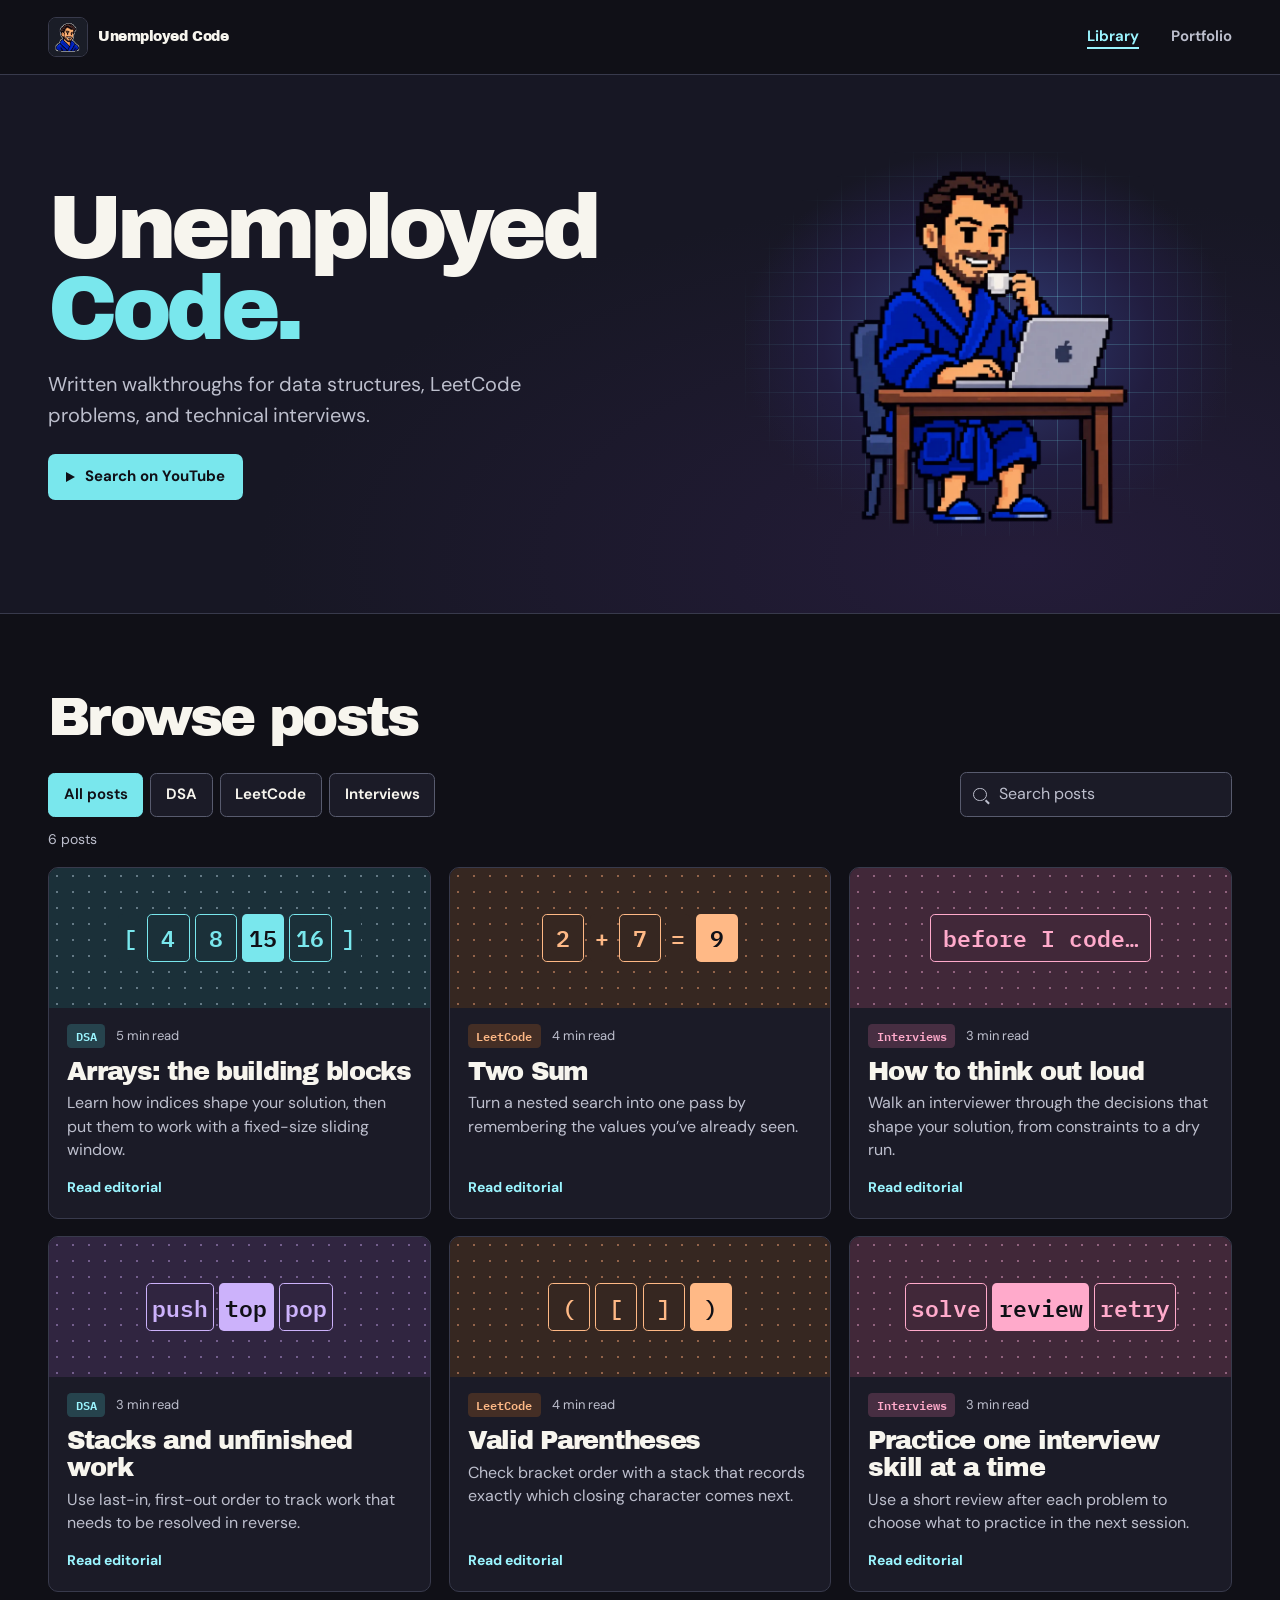
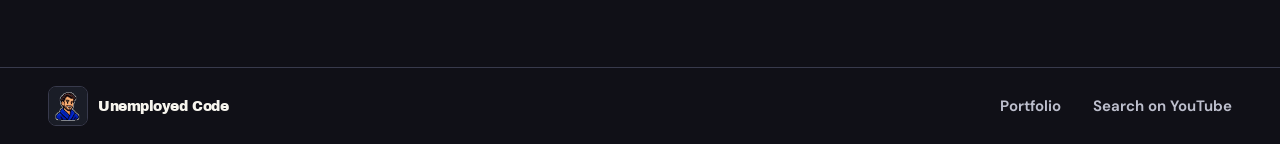
==== unemployed-code/index.html @ 48ef7768 "Build portfolio and Unemployed Code mock sites" ====
<!doctype html>
<html lang="en">
<head>
  <meta charset="utf-8">
  <meta name="viewport" content="width=device-width, initial-scale=1">
  <meta name="theme-color" content="#101017">
  <meta name="description" content="Explore Unemployed Code by Milos Arsik. Read practical notes on data structures, LeetCode problems, and technical interviews.">
  <title>Unemployed Code · Milos Arsik</title>
  <link rel="icon" href="../assets/uc-avatar.webp" type="image/webp">
  <link rel="stylesheet" href="../assets/site.css">
  <link rel="stylesheet" href="../assets/unemployed.css">
  <script defer src="../assets/articles.js"></script>
  <script defer src="../assets/site.js"></script>
</head>
<body class="unemployed">
  <a class="skip" href="#main">Skip to content</a>
  <header class="site-header">
    <div class="wrap header-inner">
      <a class="brand" href="./"><img class="brand-mark" src="../assets/uc-avatar.webp" width="40" height="40" alt=""><span>Unemployed Code</span></a>
      <nav class="site-nav" aria-label="Unemployed Code">
        <a href="./" aria-current="page">Library</a>
        <a href="../">Portfolio</a>
      </nav>
    </div>
  </header>

  <main id="main">
    <section class="library-masthead" aria-labelledby="library-title">
      <div class="wrap library-lead">
        <div>
          <h1 id="library-title">Unemployed<br><span>Code.</span></h1>
          <p>Written walkthroughs for data structures, LeetCode problems, and technical interviews.</p>
          <a class="button button-light" data-channel href="https://www.youtube.com/results?search_query=%22Unemployed+Code%22"><span class="play-icon" aria-hidden="true"></span>Search on YouTube</a>
        </div>
        <div class="library-art" aria-hidden="true">
          <img src="../assets/uc-desk.webp" width="800" height="800" alt="" fetchpriority="high">
        </div>
      </div>
    </section>
    <section class="wrap library-content" aria-labelledby="browse-title">
      <div class="section-head">
        <div>
          <h2 id="browse-title">Browse posts</h2>
        </div>
      </div>
      <div class="library-tools" data-library-tools hidden>
        <div class="filters" role="group" aria-label="Filter posts by category">
          <button type="button" data-category="" aria-pressed="true">All posts</button>
          <button type="button" data-category="DSA" aria-pressed="false">DSA</button>
          <button type="button" data-category="LeetCode" aria-pressed="false">LeetCode</button>
          <button type="button" data-category="Interviews" aria-pressed="false">Interviews</button>
        </div>
        <label class="search-field">
          <span class="sr-only">Search posts</span>
          <span class="search-icon" aria-hidden="true"></span>
          <input type="search" placeholder="Search posts" data-search>
        </label>
      </div>
      <p class="result-count" role="status" data-count></p>
      <div class="card-grid" data-library></div>
      <p class="empty-state" data-empty hidden>No posts match your search. <button class="text-button" type="button" data-clear>Clear filters</button></p>
      <noscript><p>Enable JavaScript to browse the editorials.</p></noscript>
    </section>
  </main>

  <footer class="site-footer">
    <div class="wrap footer-inner">
      <a class="brand" href="./"><img class="brand-mark" src="../assets/uc-avatar.webp" width="40" height="40" alt=""><span>Unemployed Code</span></a>
      <nav aria-label="Footer"><a href="../">Portfolio</a><a data-channel href="https://www.youtube.com/results?search_query=%22Unemployed+Code%22">Search on YouTube</a></nav>
    </div>
  </footer>
</body>
</html>
---- assets/site.css ----
@import url('https://fonts.googleapis.com/css2?family=Bricolage+Grotesque:opsz,wght@12..96,500..800&family=Instrument+Sans:wght@400..700&family=IBM+Plex+Mono:wght@500;600&display=swap');

:root {
  color-scheme: light;
  --paper: #f6f7fb;
  --white: #fff;
  --ink: #151b2d;
  --muted: #4e576e;
  --blue: #2545dc;
  --blue-dark: #1833b4;
  --ice: #e9edff;
  --rule: #d7dcec;
  --heading: 'Bricolage Grotesque', 'Arial', sans-serif;
  --body: 'Instrument Sans', system-ui, sans-serif;
  --mono: 'IBM Plex Mono', ui-monospace, monospace;
  --width: 74rem;
  --gutter: clamp(1.125rem, 4.5vw, 3rem);
}

*, *::before, *::after { box-sizing: border-box; }
html { scroll-behavior: smooth; }
body { margin: 0; background: var(--paper); color: var(--ink); font: 1rem/1.55 var(--body); }
h1, h2, h3, p, figure { margin: 0; }
h1, h2, h3 { font-family: var(--heading); font-weight: 750; line-height: 1.04; }
h1, h2 { letter-spacing: -.065em; }
h3 { letter-spacing: -.032em; }
a { color: inherit; text-underline-offset: .17em; }
button, input { font: inherit; }
button { cursor: pointer; }
img { display: block; max-width: 100%; }
[hidden] { display: none !important; }
:focus-visible { outline: 3px solid #ad5200; outline-offset: 4px; }
:target { scroll-margin-top: 2rem; }
.wrap { width: min(var(--width), calc(100% - 2 * var(--gutter))); margin-inline: auto; }
.sr-only, .skip:not(:focus) { position: absolute; width: 1px; height: 1px; overflow: hidden; clip-path: inset(50%); white-space: nowrap; }
.skip:focus { position: absolute; z-index: 2; top: .5rem; left: .5rem; padding: .75rem 1rem; background: var(--white); }
.accent { color: var(--blue); }
.eyebrow { color: var(--blue-dark); font: 600 .8125rem/1.5 var(--mono); letter-spacing: .105em; text-transform: uppercase; }
.eyebrow-line { display: flex; align-items: center; gap: .65rem; }
.eyebrow-line::before { width: 1.5rem; height: 2px; background: currentColor; content: ''; }

.site-header { border-bottom: 1px solid var(--rule); }
.header-inner, .footer-inner { min-height: 4.625rem; display: flex; align-items: center; justify-content: space-between; gap: 1.25rem; }
.brand { display: inline-flex; align-items: center; min-height: 44px; gap: .68rem; flex: 0 0 auto; text-decoration: none; font-weight: 700; white-space: nowrap; }
.brand-mark { display: grid; place-items: center; width: 2.125rem; height: 2.125rem; border-radius: .46rem; color: var(--white); background: var(--blue); font: 600 .8rem var(--mono); letter-spacing: -.075em; }
.site-nav, .footer-inner nav { display: flex; align-items: center; gap: clamp(.85rem, 2.8vw, 2rem); }
.site-nav a, .footer-inner nav a { display: inline-flex; align-items: center; min-height: 44px; color: var(--muted); font-weight: 650; font-size: .9375rem; text-decoration: none; white-space: nowrap; }
.site-nav a:hover, .footer-inner nav a:hover { color: var(--blue-dark); text-decoration: underline; }
.site-nav .nav-code { color: var(--blue-dark); }
.site-nav [aria-current='page'] { text-decoration: underline; text-decoration-thickness: 2px; text-underline-offset: .4em; }

.hero { display: grid; grid-template-columns: .83fr 1.17fr; align-items: center; gap: clamp(2rem, 5.3vw, 5rem); padding-block: clamp(3.2rem, 6.4vw, 6rem); }
.hero h1 { font-size: clamp(4.75rem, 8.65vw, 8.15rem); margin: .85rem 0 1.4rem; line-height: .81; }
.hero-description { max-width: 24rem; color: var(--muted); font-size: clamp(1.0625rem, 1.7vw, 1.25rem); }
.hero-art { overflow: hidden; aspect-ratio: 4 / 3; border-radius: .9rem; background: #2145d6; }
.hero-art img { width: 100%; height: 100%; object-fit: cover; }
.actions { display: flex; flex-wrap: wrap; gap: .625rem; margin-top: 1.75rem; }

.button { display: inline-flex; min-height: 46px; align-items: center; justify-content: center; gap: .65rem; padding: .65rem 1.05rem; border: 1px solid transparent; border-radius: .45rem; font-weight: 700; font-size: .9375rem; text-align: center; text-decoration: none; transition: background .18s ease, color .18s ease, border-color .18s ease; }
.button-primary { background: var(--blue); color: var(--white); }
.button-primary:hover { background: var(--blue-dark); }
.button-outline { border-color: #b7bfd9; background: transparent; color: var(--ink); }
.button-outline:hover { border-color: var(--blue); background: var(--ice); color: var(--blue-dark); }
.button-light { background: var(--white); color: var(--blue-dark); }
.button-light:hover { background: var(--ice); }

.work { border-top: 1px solid var(--rule); }
.section-space { padding-block: clamp(3rem, 6.2vw, 5.5rem); }
.section-head { display: flex; align-items: end; justify-content: space-between; gap: 1.2rem; margin-bottom: 1.65rem; }
.section-head h2, .about h2 { font-size: clamp(2.5rem, 5.65vw, 4.625rem); }
.section-head .eyebrow { margin-bottom: .48rem; }
.section-head > .button { flex-shrink: 0; }

.card-grid { display: grid; grid-template-columns: repeat(3, minmax(0, 1fr)); gap: 1.1rem; }
.post-card { display: flex; flex-direction: column; height: 100%; overflow: hidden; min-width: 0; border: 1px solid var(--rule); border-radius: .72rem; background: var(--white); text-decoration: none; transition: border-color .18s ease, box-shadow .18s ease; }
.post-card:hover { border-color: #7388e5; box-shadow: 0 4px 18px #1833b412; }
.post-card:hover h3 { color: var(--blue-dark); }
.card-cover { --cover: #dfe6ff; --cover-ink: #2944c7; display: grid; place-items: center; min-height: 8.3rem; padding: 1rem .75rem; overflow: hidden; color: var(--cover-ink); background-color: var(--cover); background-image: radial-gradient(currentColor .55px, transparent .65px); background-size: 14px 14px; }
.card-cover.leetcode { --cover: #ffe9d8; --cover-ink: #904518; }
.card-cover.interviews { --cover: #e0efe8; --cover-ink: #266348; }
.card-motif { display: flex; flex-wrap: nowrap; justify-content: center; align-items: center; gap: .32rem; font: 600 clamp(.9rem, 1.9vw, 1.44rem) var(--mono); }
.card-motif span { display: grid; place-items: center; min-width: clamp(1.8rem, 3.3vw, 2.75rem); min-height: clamp(2rem, 3.8vw, 3rem); padding-inline: .32rem; border: 1px solid currentColor; border-radius: .3rem; background: var(--cover); }
.card-motif .filled { border-color: transparent; background: var(--cover-ink); color: var(--white); }
.card-motif .plain { min-width: auto; border: 0; }
.card-motif .phrase { padding-inline: .7rem; }
.card-copy { display: flex; flex-direction: column; flex: 1; align-items: flex-start; padding: 1rem 1.15rem 1.2rem; }
.card-meta, .post-meta { display: flex; align-items: center; flex-wrap: wrap; gap: .45rem .7rem; }
.topic { display: inline-block; padding: .19rem .52rem; border-radius: .26rem; background: #e7ecff; color: #24409d; font: 600 .75rem/1.5 var(--mono); white-space: nowrap; }
.topic.leetcode { background: #ffeadc; color: #7d3915; }
.topic.interviews { background: #e3f0e8; color: #245d46; }
.read-time { color: var(--muted); font-size: .8125rem; }
.card-copy h3 { margin: .68rem 0 .38rem; font-size: clamp(1.35rem, 2.25vw, 1.6rem); }
.card-copy p { color: var(--muted); line-height: 1.45; }
.card-action { margin-top: auto; padding-top: 1rem; color: var(--blue-dark); font-size: .875rem; font-weight: 700; }

.project-grid { display: grid; grid-template-columns: repeat(2, minmax(0, 1fr)); gap: 1.15rem; }
.project { display: flex; flex-wrap: wrap; align-items: flex-start; gap: .8rem 1.1rem; padding: 1.3rem; border: 1px solid var(--rule); border-radius: .65rem; background: var(--white); text-decoration: none; transition: border-color .18s ease; }
.project:hover { border-color: var(--blue); }
.project > div { flex: 1; min-width: 10rem; }
.project-symbol { display: grid; place-items: center; width: 3rem; height: 3rem; border-radius: .4rem; background: var(--ice); color: var(--blue-dark); font: 600 1.2rem var(--mono); }
.project h3 { margin: .13rem 0 .33rem; font-size: 1.5rem; }
.project p { color: var(--muted); }
.project-link { width: 100%; padding-left: 4.1rem; color: var(--blue-dark); font-size: .875rem; font-weight: 700; }

.about { padding-bottom: clamp(3.2rem, 6.7vw, 6rem); }
.about-inner { display: flex; align-items: end; justify-content: space-between; gap: 1.5rem; padding: clamp(1.5rem, 5vw, 3.25rem); border-radius: .75rem; background: var(--blue); color: var(--white); }
.about p { margin-top: .7rem; max-width: 37rem; color: #eff2ff; font-size: 1.0625rem; }
.about h2 span { color: #b9ccff; }
.about .button { flex-shrink: 0; }

.site-footer { border-top: 1px solid var(--rule); }
.footer-inner { padding-block: 1rem; }

.library-masthead { background: var(--blue); color: var(--white); overflow: hidden; }
.library-lead { display: grid; grid-template-columns: 1.6fr 1fr; align-items: center; gap: 2rem; padding-block: clamp(2.8rem, 6.6vw, 6rem); }
.library-lead h1 { font-size: clamp(4.1rem, 9vw, 8.7rem); line-height: .85; }
.library-lead h1 span { color: #c9d5ff; }
.library-lead p { max-width: 31rem; margin-block: 1.25rem 1.4rem; color: #f0f3ff; font-size: clamp(1.0625rem, 2vw, 1.25rem); }
.play-icon { display: inline-block; width: 0; height: 0; border-block: .37rem solid transparent; border-left: .58rem solid currentColor; }
.library-art { display: flex; align-items: center; justify-content: center; min-width: 0; font: 500 clamp(4.4rem, 15vw, 14rem)/1 var(--mono); letter-spacing: -.1em; color: #a7b9ff; user-select: none; transform: rotate(-11deg); }
.library-art span:nth-child(2) { color: var(--white); }
.library-content { padding-block: clamp(2.75rem, 5.9vw, 5.25rem); min-height: 29rem; }
.library-tools { display: flex; align-items: center; justify-content: space-between; gap: .8rem; }
.filters { display: flex; flex-wrap: wrap; gap: .43rem; }
.filters button { min-height: 44px; padding: .4rem .92rem; border: 1px solid #bdc5dc; border-radius: .4rem; color: var(--ink); background: var(--white); font-size: .9375rem; font-weight: 650; transition: color .18s ease, background .18s ease; }
.filters button:hover { background: var(--ice); color: var(--blue-dark); }
.filters button[aria-pressed='true'] { background: var(--blue); border-color: var(--blue); color: var(--white); }
.search-field { display: flex; align-items: center; gap: .75rem; padding: 0 .75rem; width: min(100%, 17rem); border: 1px solid #bdc5dc; border-radius: .4rem; background: var(--white); }
.search-field:focus-within { outline: 3px solid #ad5200; outline-offset: 3px; }
.search-field input { width: 100%; min-width: 0; min-height: 43px; padding: 0; border: none; background: transparent; color: var(--ink); outline: none; }
.search-field input::placeholder { color: var(--muted); }
.search-icon { position: relative; flex: 0 0 auto; width: .85rem; height: .85rem; border: 1.6px solid var(--muted); border-radius: 50%; }
.search-icon::after { position: absolute; right: -.25rem; bottom: -.12rem; width: .3rem; height: 1.6px; transform: rotate(45deg); background: var(--muted); content: ''; }
.result-count { margin-block: .75rem 1rem; color: var(--muted); font-size: .875rem; }
.empty-state { padding: 1rem 1.15rem; border-radius: .45rem; border: 1px solid var(--rule); background: var(--white); }
.text-button { padding: .4rem; border: none; color: var(--blue-dark); background: transparent; text-decoration: underline; text-underline-offset: .17em; }

.post-hero { padding-block: clamp(2rem, 4.5vw, 4rem); border-bottom: 1px solid var(--rule); background: #edf0fa; }
.back-link { display: inline-flex; align-items: center; min-height: 44px; color: var(--blue-dark); font-weight: 700; }
.post-meta { margin-top: 1rem; }
.post-hero h1 { max-width: 61rem; overflow-wrap: anywhere; margin-block: .6rem .85rem; font-size: clamp(2.95rem, 7.5vw, 6.3rem); }
.post-hero p { max-width: 43rem; color: var(--muted); font-size: clamp(1.0625rem, 2.2vw, 1.26rem); }
.post-layout { display: grid; grid-template-columns: minmax(0, 46rem) minmax(10rem, 1fr); gap: clamp(1.4rem, 5vw, 5rem); align-items: start; padding-block: clamp(2rem, 4.75vw, 4rem); }
.post-body { min-width: 0; }
.post-section + .post-section { margin-top: 2rem; }
.post-section h2, .video-heading { margin-bottom: .6rem; font-size: clamp(1.75rem, 3.6vw, 2.4rem); letter-spacing: -.045em; }
.post-section p { margin-block: .6rem; color: var(--muted); font-size: 1.0625rem; }
.post-section ul { margin-block: .75rem; padding-left: 1.25rem; color: var(--muted); }
.post-section li + li { margin-top: .36rem; }
.post-section p code, .post-section li code { padding: .08em .22em; border-radius: .25rem; background: var(--ice); color: var(--blue-dark); font: .85em var(--mono); overflow-wrap: anywhere; }
.toc { position: sticky; top: 1.5rem; padding-left: 1.15rem; border-left: 1px solid var(--rule); }
.toc h2 { margin-bottom: .4rem; font-size: 1rem; letter-spacing: 0; }
.toc a { display: flex; align-items: center; min-height: 44px; color: var(--muted); text-decoration: none; font-size: .9375rem; }
.toc a:hover { color: var(--blue-dark); text-decoration: underline; }
.video-section { margin-bottom: 2.15rem; }
.video-placeholder { display: flex; align-items: center; gap: .85rem; min-height: 4.65rem; padding: .9rem 1rem; border: 1px dashed #8c9edd; border-radius: .5rem; background: var(--ice); color: var(--blue-dark); }
.video-placeholder .play-icon { flex: 0 0 auto; }
.video-frame { display: block; width: 100%; aspect-ratio: 16 / 9; border: 0; border-radius: .55rem; background: var(--ink); }
.code-snippet { margin-block: 1rem; border-radius: .55rem; background: #151d3d; color: #edf2ff; }
.code-head { display: flex; align-items: center; justify-content: space-between; padding: .28rem .75rem .28rem 1rem; border-bottom: 1px solid #5b6b9e; font: .8125rem var(--mono); }
.code-head button { min-height: 44px; padding: .22rem .55rem; border: 0; border-radius: .3rem; color: inherit; background: transparent; font: inherit; }
.code-head button:hover { background: #303e71; }
.code-snippet pre { margin: 0; padding: 1rem; overflow: auto; font: .875rem/1.65 var(--mono); }
.post-end { margin-top: 2.1rem; border-top: 1px solid var(--rule); padding-top: .7rem; }
.missing-post { padding-block: 5rem; }
.missing-post h1 { margin-bottom: .6rem; font-size: clamp(2rem, 7vw, 4rem); }

@media (max-width: 57rem) {
  .hero { grid-template-columns: 1fr 1.02fr; gap: 1.5rem; }
  .hero h1 { font-size: clamp(3.7rem, 10.3vw, 6rem); }
  .hero-art { aspect-ratio: 1; }
}

@media (max-width: 45rem) {
  .hero { grid-template-columns: 1fr; gap: 1.85rem; }
  .hero h1 { font-size: clamp(4.25rem, 13.2vw, 6.35rem); margin-top: .7rem; }
  .hero h1 br { display: none; }
  .hero-art { aspect-ratio: 4 / 3; }
  .card-grid { grid-template-columns: repeat(2, minmax(0, 1fr)); }
  .section-head { align-items: start; flex-direction: column; gap: .8rem; }
  .library-tools, .about-inner { align-items: flex-start; flex-direction: column; }
  .library-lead { gap: .1rem; }
  .post-layout { grid-template-columns: minmax(0, 1fr); }
  .toc { position: static; grid-row: 1; }
}

@media (max-width: 33rem) {
  .header-inner { flex-wrap: wrap; gap: .1rem .75rem; padding-block: .4rem; }
  .brand { font-size: .9375rem; }
  .site-nav { gap: .72rem; }
  .site-nav a { font-size: .8125rem; }
  .hero h1 { font-size: clamp(3.25rem, 12.2vw, 4.6rem); }
  .project-grid, .card-grid { grid-template-columns: minmax(0, 1fr); }
  .card-cover { min-height: 7.5rem; }
  .card-motif span { min-width: 2.45rem; min-height: 2.45rem; }
  .footer-inner { align-items: flex-start; flex-direction: column; gap: .2rem; }
  .footer-inner nav { flex-wrap: wrap; gap: 0 1rem; }
  .footer-inner nav a { font-size: .875rem; }
  .library-lead { grid-template-columns: minmax(0, 1fr); }
  .library-art { display: none; }
  .filters button { padding-inline: .65rem; font-size: .875rem; }
}

@media (prefers-reduced-motion: reduce) {
  *, *::before, *::after { scroll-behavior: auto !important; transition: none !important; }
}

.code-bridge { padding-bottom: 1.25rem; }
.bridge-inner { display: flex; align-items: center; justify-content: space-between; gap: 1.25rem; padding: clamp(1.25rem, 4vw, 2.35rem); border: 1px solid var(--rule); border-radius: .75rem; background: var(--white); }
.bridge-inner h2 { margin-top: .35rem; font-size: clamp(2rem, 4vw, 3.2rem); }
.bridge-inner p:not(.eyebrow) { margin-top: .4rem; color: var(--muted); }
.bridge-inner .button { flex-shrink: 0; }
.problem-link { margin-top: .55rem; }

@media (max-width: 43rem) {
  .bridge-inner { align-items: flex-start; flex-direction: column; }
}

@media (max-width: 26rem) {
  .portfolio .site-header .brand > :last-child { display: none; }
}
---- assets/unemployed.css ----
@import url('https://fonts.googleapis.com/css2?family=Archivo+Black&family=DM+Sans:wght@400..700&display=swap');

.unemployed {
  color-scheme: dark;
  --paper: #101017;
  --white: #1b1b27;
  --ink: #f7f5ee;
  --muted: #bdbfcd;
  --blue: #79e7ed;
  --blue-dark: #9bf5ff;
  --ice: #202f38;
  --rule: #383a4c;
  --heading: 'Archivo Black', 'Arial Black', system-ui, sans-serif;
  --body: 'DM Sans', system-ui, sans-serif;
  --ue-purple: #ccb2fb;
  --ue-orange: #ffb986;
  --ue-pink: #ffaacb;
  --ue-hero: #171724;
}

.unemployed :focus-visible {
  outline-color: var(--blue);
}

.unemployed h1,
.unemployed h2,
.unemployed h3 {
  font-weight: 400;
  letter-spacing: -.05em;
}

.unemployed .site-header,
.unemployed .site-footer {
  background: var(--paper);
}

.unemployed .brand {
  gap: .65rem;
  font: 400 .875rem/1.25 var(--heading);
  letter-spacing: -.035em;
}

.unemployed .brand:hover,
.unemployed .site-nav [aria-current='page'] {
  color: var(--blue-dark);
}

.unemployed .brand-mark {
  display: block;
  width: 2.5rem;
  height: 2.5rem;
  border: 1px solid var(--rule);
  border-radius: .5rem;
  background: var(--white);
}

.unemployed .site-nav a {
  font-size: .9375rem;
}

.unemployed .library-masthead {
  color: var(--ink);
  border-bottom: 1px solid var(--rule);
  background: radial-gradient(ellipse at 80% 90%, #241c39, transparent 53%), var(--ue-hero);
}

.unemployed .library-lead {
  grid-template-columns: minmax(0, 1.35fr) minmax(0, 1fr);
  gap: clamp(1rem, 3vw, 3rem);
  padding-block: clamp(3.25rem, 6vw, 5.25rem);
}

.unemployed .library-lead h1 {
  font-size: clamp(2.85rem, 7vw, 6.6rem);
  letter-spacing: -.065em;
  line-height: .9;
}

.unemployed .library-lead h1 span {
  color: var(--blue);
}

.unemployed .library-lead p {
  color: var(--muted);
}

.unemployed .button-light {
  background: var(--blue);
  color: var(--paper);
}

.unemployed .button-light:hover {
  background: var(--blue-dark);
}

.unemployed .library-art {
  position: relative;
  isolation: isolate;
  min-width: 0;
  min-height: clamp(13rem, 29vw, 23rem);
  justify-self: stretch;
  overflow: hidden;
  background: radial-gradient(ellipse at center, #313e79, #211d3f 48%, transparent 72%);
  transform: none;
}

.unemployed .library-art::before {
  position: absolute;
  z-index: -1;
  inset: 0;
  background-image:
    linear-gradient(#79e7ed44 1px, transparent 1px),
    linear-gradient(90deg, #79e7ed44 1px, transparent 1px);
  background-size: 24px 24px;
  mask-image: radial-gradient(ellipse, black 24%, transparent 76%);
  content: '';
}

.unemployed .library-art img {
  width: min(100%, 24rem);
  height: auto;
  aspect-ratio: 1;
  object-fit: contain;
}

.unemployed .library-content .section-head h2 {
  font-size: clamp(2rem, 4.25vw, 3.5rem);
}

.unemployed .filters button,
.unemployed .search-field {
  border-color: #585b6e;
}

.unemployed .filters button[aria-pressed='true'] {
  border-color: var(--blue);
  color: var(--paper);
}

.unemployed .search-field:focus-within {
  outline-color: var(--blue);
}

.unemployed .search-field input:focus-visible {
  outline: none;
}

.unemployed .post-card {
  border-radius: .625rem;
}

.unemployed .post-card:hover {
  border-color: var(--blue);
  box-shadow: 0 6px 18px #05060a66;
}

.unemployed .card-cover {
  --cover: #1b3039;
  --cover-ink: var(--blue);
  min-height: 8.75rem;
  background-image: radial-gradient(#647985 1px, transparent 1px);
  background-size: 16px 16px;
}

.unemployed .card-cover.leetcode {
  --cover: #362721;
  --cover-ink: var(--ue-orange);
  background-image: radial-gradient(#93634a 1px, transparent 1px);
}

.unemployed .card-cover.interviews {
  --cover: #412839;
  --cover-ink: var(--ue-pink);
  background-image: radial-gradient(#90627d 1px, transparent 1px);
}

.unemployed .post-card[href$='=stacks'] .card-cover {
  --cover: #302540;
  --cover-ink: var(--ue-purple);
  background-image: radial-gradient(#735e8c 1px, transparent 1px);
}

.unemployed .card-motif .filled {
  color: var(--paper);
}

.unemployed .topic {
  background: #26434d;
  color: var(--blue-dark);
}

.unemployed .topic.leetcode {
  background: #442e25;
  color: var(--ue-orange);
}

.unemployed .topic.interviews {
  background: #472e42;
  color: var(--ue-pink);
}

.unemployed .post-hero {
  background: radial-gradient(ellipse at top right, #2c2440, transparent 55%), var(--ue-hero);
}

.unemployed .post-hero h1 {
  max-width: 56rem;
  font-size: clamp(2.6rem, 6vw, 5.25rem);
}

.unemployed .post-section + .post-section {
  margin-top: 2.6rem;
}

.unemployed .post-section p,
.unemployed .post-section ul {
  color: #d1d2dc;
  line-height: 1.7;
}

.unemployed .video-placeholder {
  border-color: #5a8a94;
}

.unemployed .video-frame {
  background: #07080d;
}

.unemployed .code-snippet {
  overflow: hidden;
  border: 1px solid var(--rule);
  background: #151522;
  color: #eef2fb;
}

.unemployed .code-head {
  border-color: var(--rule);
  background: #1f2032;
  color: var(--ue-purple);
}

.unemployed .code-head button:hover {
  background: #37354f;
}

@media (min-width: 52rem) {
  .unemployed .post-hero .wrap {
    padding-right: clamp(10rem, 20vw, 16rem);
    background: url('uc-whiteboard.webp') right center / auto min(100%, 14rem) no-repeat;
  }
}

@media (max-width: 45rem) {
  .unemployed .library-lead h1 {
    font-size: clamp(2.6rem, 8vw, 4.45rem);
  }
}

@media (max-width: 33rem) {
  .unemployed .library-lead {
    grid-template-columns: minmax(0, 1fr);
    padding-block: 3.4rem 1.75rem;
  }

  .unemployed .library-lead h1 {
    font-size: clamp(2.58rem, 10.5vw, 3.95rem);
  }

  .unemployed .library-art {
    display: flex;
    min-height: 0;
  }

  .unemployed .library-art img {
    width: min(75%, 15rem);
  }

  .unemployed .search-field {
    width: 100%;
  }
}
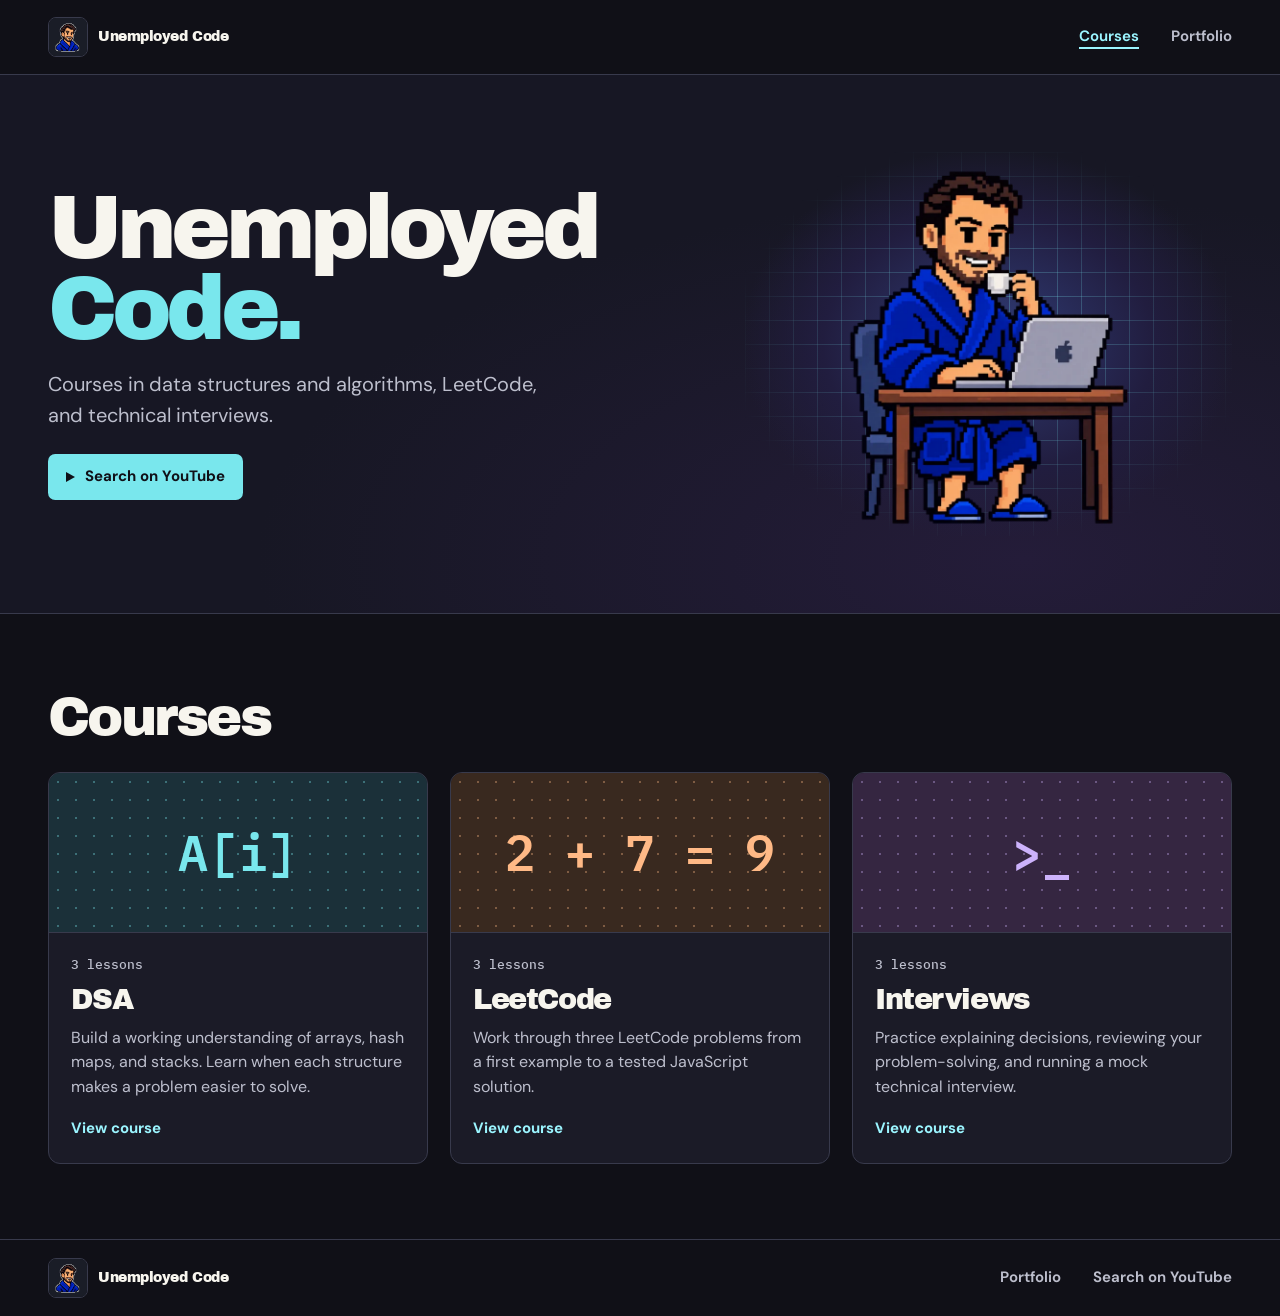
==== commit b08fb488: "Organize Unemployed Code into three courses" ====
--- a/unemployed-code/index.html
+++ b/unemployed-code/index.html
@@ -4,7 +4,7 @@
   <meta charset="utf-8">
   <meta name="viewport" content="width=device-width, initial-scale=1">
   <meta name="theme-color" content="#101017">
-  <meta name="description" content="Explore Unemployed Code by Milos Arsik. Read practical notes on data structures, LeetCode problems, and technical interviews.">
+  <meta name="description" content="Explore Unemployed Code by Milos Arsik. Take courses in data structures and algorithms, LeetCode, and technical interviews.">
   <title>Unemployed Code · Milos Arsik</title>
   <link rel="icon" href="../assets/uc-avatar.webp" type="image/webp">
   <link rel="stylesheet" href="../assets/site.css">
@@ -18,7 +18,7 @@
     <div class="wrap header-inner">
       <a class="brand" href="./"><img class="brand-mark" src="../assets/uc-avatar.webp" width="40" height="40" alt=""><span>Unemployed Code</span></a>
       <nav class="site-nav" aria-label="Unemployed Code">
-        <a href="./" aria-current="page">Library</a>
+        <a href="./" aria-current="page">Courses</a>
         <a href="../">Portfolio</a>
       </nav>
     </div>
@@ -29,7 +29,7 @@
       <div class="wrap library-lead">
         <div>
           <h1 id="library-title">Unemployed<br><span>Code.</span></h1>
-          <p>Written walkthroughs for data structures, LeetCode problems, and technical interviews.</p>
+          <p>Courses in data structures and algorithms, LeetCode, and technical interviews.</p>
           <a class="button button-light" data-channel href="https://www.youtube.com/results?search_query=%22Unemployed+Code%22"><span class="play-icon" aria-hidden="true"></span>Search on YouTube</a>
         </div>
         <div class="library-art" aria-hidden="true">
@@ -37,29 +37,10 @@
         </div>
       </div>
     </section>
-    <section class="wrap library-content" aria-labelledby="browse-title">
-      <div class="section-head">
-        <div>
-          <h2 id="browse-title">Browse posts</h2>
-        </div>
-      </div>
-      <div class="library-tools" data-library-tools hidden>
-        <div class="filters" role="group" aria-label="Filter posts by category">
-          <button type="button" data-category="" aria-pressed="true">All posts</button>
-          <button type="button" data-category="DSA" aria-pressed="false">DSA</button>
-          <button type="button" data-category="LeetCode" aria-pressed="false">LeetCode</button>
-          <button type="button" data-category="Interviews" aria-pressed="false">Interviews</button>
-        </div>
-        <label class="search-field">
-          <span class="sr-only">Search posts</span>
-          <span class="search-icon" aria-hidden="true"></span>
-          <input type="search" placeholder="Search posts" data-search>
-        </label>
-      </div>
-      <p class="result-count" role="status" data-count></p>
-      <div class="card-grid" data-library></div>
-      <p class="empty-state" data-empty hidden>No posts match your search. <button class="text-button" type="button" data-clear>Clear filters</button></p>
-      <noscript><p>Enable JavaScript to browse the editorials.</p></noscript>
+    <section class="wrap library-content" aria-labelledby="courses-title">
+      <div class="section-head"><h2 id="courses-title">Courses</h2></div>
+      <div class="course-grid" data-course-catalog></div>
+      <noscript><p>Enable JavaScript to browse the courses.</p></noscript>
     </section>
   </main>
 
--- a/assets/site.css
+++ b/assets/site.css
@@ -71,27 +71,6 @@
 .section-head .eyebrow { margin-bottom: .48rem; }
 .section-head > .button { flex-shrink: 0; }
 
-.card-grid { display: grid; grid-template-columns: repeat(3, minmax(0, 1fr)); gap: 1.1rem; }
-.post-card { display: flex; flex-direction: column; height: 100%; overflow: hidden; min-width: 0; border: 1px solid var(--rule); border-radius: .72rem; background: var(--white); text-decoration: none; transition: border-color .18s ease, box-shadow .18s ease; }
-.post-card:hover { border-color: #7388e5; box-shadow: 0 4px 18px #1833b412; }
-.post-card:hover h3 { color: var(--blue-dark); }
-.card-cover { --cover: #dfe6ff; --cover-ink: #2944c7; display: grid; place-items: center; min-height: 8.3rem; padding: 1rem .75rem; overflow: hidden; color: var(--cover-ink); background-color: var(--cover); background-image: radial-gradient(currentColor .55px, transparent .65px); background-size: 14px 14px; }
-.card-cover.leetcode { --cover: #ffe9d8; --cover-ink: #904518; }
-.card-cover.interviews { --cover: #e0efe8; --cover-ink: #266348; }
-.card-motif { display: flex; flex-wrap: nowrap; justify-content: center; align-items: center; gap: .32rem; font: 600 clamp(.9rem, 1.9vw, 1.44rem) var(--mono); }
-.card-motif span { display: grid; place-items: center; min-width: clamp(1.8rem, 3.3vw, 2.75rem); min-height: clamp(2rem, 3.8vw, 3rem); padding-inline: .32rem; border: 1px solid currentColor; border-radius: .3rem; background: var(--cover); }
-.card-motif .filled { border-color: transparent; background: var(--cover-ink); color: var(--white); }
-.card-motif .plain { min-width: auto; border: 0; }
-.card-motif .phrase { padding-inline: .7rem; }
-.card-copy { display: flex; flex-direction: column; flex: 1; align-items: flex-start; padding: 1rem 1.15rem 1.2rem; }
-.card-meta, .post-meta { display: flex; align-items: center; flex-wrap: wrap; gap: .45rem .7rem; }
-.topic { display: inline-block; padding: .19rem .52rem; border-radius: .26rem; background: #e7ecff; color: #24409d; font: 600 .75rem/1.5 var(--mono); white-space: nowrap; }
-.topic.leetcode { background: #ffeadc; color: #7d3915; }
-.topic.interviews { background: #e3f0e8; color: #245d46; }
-.read-time { color: var(--muted); font-size: .8125rem; }
-.card-copy h3 { margin: .68rem 0 .38rem; font-size: clamp(1.35rem, 2.25vw, 1.6rem); }
-.card-copy p { color: var(--muted); line-height: 1.45; }
-.card-action { margin-top: auto; padding-top: 1rem; color: var(--blue-dark); font-size: .875rem; font-weight: 700; }
 
 .project-grid { display: grid; grid-template-columns: repeat(2, minmax(0, 1fr)); gap: 1.15rem; }
 .project { display: flex; flex-wrap: wrap; align-items: flex-start; gap: .8rem 1.1rem; padding: 1.3rem; border: 1px solid var(--rule); border-radius: .65rem; background: var(--white); text-decoration: none; transition: border-color .18s ease; }
@@ -118,40 +97,15 @@
 .library-lead p { max-width: 31rem; margin-block: 1.25rem 1.4rem; color: #f0f3ff; font-size: clamp(1.0625rem, 2vw, 1.25rem); }
 .play-icon { display: inline-block; width: 0; height: 0; border-block: .37rem solid transparent; border-left: .58rem solid currentColor; }
 .library-art { display: flex; align-items: center; justify-content: center; min-width: 0; font: 500 clamp(4.4rem, 15vw, 14rem)/1 var(--mono); letter-spacing: -.1em; color: #a7b9ff; user-select: none; transform: rotate(-11deg); }
-.library-art span:nth-child(2) { color: var(--white); }
 .library-content { padding-block: clamp(2.75rem, 5.9vw, 5.25rem); min-height: 29rem; }
-.library-tools { display: flex; align-items: center; justify-content: space-between; gap: .8rem; }
-.filters { display: flex; flex-wrap: wrap; gap: .43rem; }
-.filters button { min-height: 44px; padding: .4rem .92rem; border: 1px solid #bdc5dc; border-radius: .4rem; color: var(--ink); background: var(--white); font-size: .9375rem; font-weight: 650; transition: color .18s ease, background .18s ease; }
-.filters button:hover { background: var(--ice); color: var(--blue-dark); }
-.filters button[aria-pressed='true'] { background: var(--blue); border-color: var(--blue); color: var(--white); }
-.search-field { display: flex; align-items: center; gap: .75rem; padding: 0 .75rem; width: min(100%, 17rem); border: 1px solid #bdc5dc; border-radius: .4rem; background: var(--white); }
-.search-field:focus-within { outline: 3px solid #ad5200; outline-offset: 3px; }
-.search-field input { width: 100%; min-width: 0; min-height: 43px; padding: 0; border: none; background: transparent; color: var(--ink); outline: none; }
-.search-field input::placeholder { color: var(--muted); }
-.search-icon { position: relative; flex: 0 0 auto; width: .85rem; height: .85rem; border: 1.6px solid var(--muted); border-radius: 50%; }
-.search-icon::after { position: absolute; right: -.25rem; bottom: -.12rem; width: .3rem; height: 1.6px; transform: rotate(45deg); background: var(--muted); content: ''; }
-.result-count { margin-block: .75rem 1rem; color: var(--muted); font-size: .875rem; }
-.empty-state { padding: 1rem 1.15rem; border-radius: .45rem; border: 1px solid var(--rule); background: var(--white); }
-.text-button { padding: .4rem; border: none; color: var(--blue-dark); background: transparent; text-decoration: underline; text-underline-offset: .17em; }
 
-.post-hero { padding-block: clamp(2rem, 4.5vw, 4rem); border-bottom: 1px solid var(--rule); background: #edf0fa; }
 .back-link { display: inline-flex; align-items: center; min-height: 44px; color: var(--blue-dark); font-weight: 700; }
-.post-meta { margin-top: 1rem; }
-.post-hero h1 { max-width: 61rem; overflow-wrap: anywhere; margin-block: .6rem .85rem; font-size: clamp(2.95rem, 7.5vw, 6.3rem); }
-.post-hero p { max-width: 43rem; color: var(--muted); font-size: clamp(1.0625rem, 2.2vw, 1.26rem); }
-.post-layout { display: grid; grid-template-columns: minmax(0, 46rem) minmax(10rem, 1fr); gap: clamp(1.4rem, 5vw, 5rem); align-items: start; padding-block: clamp(2rem, 4.75vw, 4rem); }
-.post-body { min-width: 0; }
 .post-section + .post-section { margin-top: 2rem; }
 .post-section h2, .video-heading { margin-bottom: .6rem; font-size: clamp(1.75rem, 3.6vw, 2.4rem); letter-spacing: -.045em; }
 .post-section p { margin-block: .6rem; color: var(--muted); font-size: 1.0625rem; }
 .post-section ul { margin-block: .75rem; padding-left: 1.25rem; color: var(--muted); }
 .post-section li + li { margin-top: .36rem; }
 .post-section p code, .post-section li code { padding: .08em .22em; border-radius: .25rem; background: var(--ice); color: var(--blue-dark); font: .85em var(--mono); overflow-wrap: anywhere; }
-.toc { position: sticky; top: 1.5rem; padding-left: 1.15rem; border-left: 1px solid var(--rule); }
-.toc h2 { margin-bottom: .4rem; font-size: 1rem; letter-spacing: 0; }
-.toc a { display: flex; align-items: center; min-height: 44px; color: var(--muted); text-decoration: none; font-size: .9375rem; }
-.toc a:hover { color: var(--blue-dark); text-decoration: underline; }
 .video-section { margin-bottom: 2.15rem; }
 .video-placeholder { display: flex; align-items: center; gap: .85rem; min-height: 4.65rem; padding: .9rem 1rem; border: 1px dashed #8c9edd; border-radius: .5rem; background: var(--ice); color: var(--blue-dark); }
 .video-placeholder .play-icon { flex: 0 0 auto; }
@@ -161,7 +115,6 @@
 .code-head button { min-height: 44px; padding: .22rem .55rem; border: 0; border-radius: .3rem; color: inherit; background: transparent; font: inherit; }
 .code-head button:hover { background: #303e71; }
 .code-snippet pre { margin: 0; padding: 1rem; overflow: auto; font: .875rem/1.65 var(--mono); }
-.post-end { margin-top: 2.1rem; border-top: 1px solid var(--rule); padding-top: .7rem; }
 .missing-post { padding-block: 5rem; }
 .missing-post h1 { margin-bottom: .6rem; font-size: clamp(2rem, 7vw, 4rem); }
 
@@ -176,12 +129,9 @@
   .hero h1 { font-size: clamp(4.25rem, 13.2vw, 6.35rem); margin-top: .7rem; }
   .hero h1 br { display: none; }
   .hero-art { aspect-ratio: 4 / 3; }
-  .card-grid { grid-template-columns: repeat(2, minmax(0, 1fr)); }
   .section-head { align-items: start; flex-direction: column; gap: .8rem; }
-  .library-tools, .about-inner { align-items: flex-start; flex-direction: column; }
+  .about-inner { align-items: flex-start; flex-direction: column; }
   .library-lead { gap: .1rem; }
-  .post-layout { grid-template-columns: minmax(0, 1fr); }
-  .toc { position: static; grid-row: 1; }
 }
 
 @media (max-width: 33rem) {
@@ -190,15 +140,12 @@
   .site-nav { gap: .72rem; }
   .site-nav a { font-size: .8125rem; }
   .hero h1 { font-size: clamp(3.25rem, 12.2vw, 4.6rem); }
-  .project-grid, .card-grid { grid-template-columns: minmax(0, 1fr); }
-  .card-cover { min-height: 7.5rem; }
-  .card-motif span { min-width: 2.45rem; min-height: 2.45rem; }
+  .project-grid { grid-template-columns: minmax(0, 1fr); }
   .footer-inner { align-items: flex-start; flex-direction: column; gap: .2rem; }
   .footer-inner nav { flex-wrap: wrap; gap: 0 1rem; }
   .footer-inner nav a { font-size: .875rem; }
   .library-lead { grid-template-columns: minmax(0, 1fr); }
   .library-art { display: none; }
-  .filters button { padding-inline: .65rem; font-size: .875rem; }
 }
 
 @media (prefers-reduced-motion: reduce) {
--- a/assets/unemployed.css
+++ b/assets/unemployed.css
@@ -14,7 +14,6 @@
   --body: 'DM Sans', system-ui, sans-serif;
   --ue-purple: #ccb2fb;
   --ue-orange: #ffb986;
-  --ue-pink: #ffaacb;
   --ue-hero: #171724;
 }
 
@@ -127,87 +126,6 @@
   font-size: clamp(2rem, 4.25vw, 3.5rem);
 }
 
-.unemployed .filters button,
-.unemployed .search-field {
-  border-color: #585b6e;
-}
-
-.unemployed .filters button[aria-pressed='true'] {
-  border-color: var(--blue);
-  color: var(--paper);
-}
-
-.unemployed .search-field:focus-within {
-  outline-color: var(--blue);
-}
-
-.unemployed .search-field input:focus-visible {
-  outline: none;
-}
-
-.unemployed .post-card {
-  border-radius: .625rem;
-}
-
-.unemployed .post-card:hover {
-  border-color: var(--blue);
-  box-shadow: 0 6px 18px #05060a66;
-}
-
-.unemployed .card-cover {
-  --cover: #1b3039;
-  --cover-ink: var(--blue);
-  min-height: 8.75rem;
-  background-image: radial-gradient(#647985 1px, transparent 1px);
-  background-size: 16px 16px;
-}
-
-.unemployed .card-cover.leetcode {
-  --cover: #362721;
-  --cover-ink: var(--ue-orange);
-  background-image: radial-gradient(#93634a 1px, transparent 1px);
-}
-
-.unemployed .card-cover.interviews {
-  --cover: #412839;
-  --cover-ink: var(--ue-pink);
-  background-image: radial-gradient(#90627d 1px, transparent 1px);
-}
-
-.unemployed .post-card[href$='=stacks'] .card-cover {
-  --cover: #302540;
-  --cover-ink: var(--ue-purple);
-  background-image: radial-gradient(#735e8c 1px, transparent 1px);
-}
-
-.unemployed .card-motif .filled {
-  color: var(--paper);
-}
-
-.unemployed .topic {
-  background: #26434d;
-  color: var(--blue-dark);
-}
-
-.unemployed .topic.leetcode {
-  background: #442e25;
-  color: var(--ue-orange);
-}
-
-.unemployed .topic.interviews {
-  background: #472e42;
-  color: var(--ue-pink);
-}
-
-.unemployed .post-hero {
-  background: radial-gradient(ellipse at top right, #2c2440, transparent 55%), var(--ue-hero);
-}
-
-.unemployed .post-hero h1 {
-  max-width: 56rem;
-  font-size: clamp(2.6rem, 6vw, 5.25rem);
-}
-
 .unemployed .post-section + .post-section {
   margin-top: 2.6rem;
 }
@@ -243,10 +161,307 @@
   background: #37354f;
 }
 
-@media (min-width: 52rem) {
-  .unemployed .post-hero .wrap {
-    padding-right: clamp(10rem, 20vw, 16rem);
-    background: url('uc-whiteboard.webp') right center / auto min(100%, 14rem) no-repeat;
+.course-grid {
+  display: grid;
+  grid-template-columns: repeat(3, minmax(0, 1fr));
+  gap: clamp(.9rem, 2vw, 1.35rem);
+}
+
+.course-card {
+  display: flex;
+  flex-direction: column;
+  min-width: 0;
+  overflow: hidden;
+  border: 1px solid var(--rule);
+  border-radius: .75rem;
+  background: var(--white);
+  color: var(--ink);
+  text-decoration: none;
+  transition: border-color .18s ease, background-color .18s ease;
+}
+
+.course-card:hover {
+  border-color: var(--blue);
+  background: #222332;
+}
+
+.course-card-art {
+  --cover: #1b3039;
+  --cover-ink: var(--blue);
+  display: grid;
+  min-height: clamp(8rem, 15vw, 10rem);
+  place-items: center;
+  padding: 1rem;
+  border-bottom: 1px solid var(--rule);
+  color: var(--cover-ink);
+  background-color: var(--cover);
+  background-image: radial-gradient(color-mix(in srgb, var(--cover-ink) 35%, transparent) 1px, transparent 1px);
+  background-size: 18px 18px;
+  font: 600 clamp(1.5rem, 4.75vw, 3.15rem)/1 var(--mono);
+  font-variant-ligatures: none;
+}
+
+.course-card-art.leetcode {
+  --cover: #39291f;
+  --cover-ink: var(--ue-orange);
+}
+
+.course-card-art.interviews {
+  --cover: #352641;
+  --cover-ink: var(--ue-purple);
+}
+
+.course-card-copy {
+  display: flex;
+  flex: 1;
+  flex-direction: column;
+  align-items: flex-start;
+  gap: .65rem;
+  padding: clamp(1rem, 2.3vw, 1.4rem);
+}
+
+.course-card-copy h3 {
+  font-size: clamp(1.3rem, 2.3vw, 1.8rem);
+}
+
+.course-card-copy > p {
+  color: var(--muted);
+}
+
+.course-card-meta {
+  display: flex;
+  flex-wrap: wrap;
+  gap: .35rem .68rem;
+  color: var(--muted);
+  font: 500 .8125rem/1.5 var(--mono);
+}
+
+.course-card-action {
+  margin-top: auto;
+  padding-top: .4rem;
+  color: var(--blue-dark);
+  font-size: .9375rem;
+  font-weight: 700;
+}
+
+.course-card:hover .course-card-action {
+  text-decoration: underline;
+  text-underline-offset: .2em;
+}
+
+.course-shell {
+  display: grid;
+  grid-template-columns: minmax(16rem, 19rem) minmax(0, 1fr);
+  align-items: start;
+  gap: clamp(1.25rem, 3vw, 2.5rem);
+  padding-block: clamp(1.35rem, 4vw, 3rem) clamp(2.75rem, 5vw, 4.5rem);
+}
+
+.course-sidebar {
+  position: sticky;
+  top: 1.25rem;
+  max-height: calc(100dvh - 2.5rem);
+  min-width: 0;
+  overflow: auto;
+  overscroll-behavior: contain;
+  scrollbar-color: #656a81 var(--ue-hero);
+  scrollbar-width: thin;
+  padding: .9rem;
+  border: 1px solid var(--rule);
+  border-radius: .75rem;
+  background: var(--ue-hero);
+}
+
+.course-sidebar-title {
+  margin: 0 .35rem;
+  font-size: 1.125rem;
+}
+
+.course-sidebar-title a {
+  display: inline-flex;
+  align-items: center;
+  min-height: 44px;
+  text-decoration: none;
+}
+
+.course-sidebar-title a:hover,
+.course-sidebar-title a[aria-current='page'] {
+  color: var(--blue-dark);
+  text-decoration: underline;
+}
+
+.course-sidebar-meta {
+  margin: 0 .35rem .9rem;
+  color: var(--muted);
+  font: 500 .8125rem/1.5 var(--mono);
+}
+
+.course-module {
+  border-top: 1px solid var(--rule);
+}
+
+.course-module summary {
+  display: flex;
+  align-items: center;
+  justify-content: space-between;
+  gap: .75rem;
+  min-height: 46px;
+  padding: .55rem .45rem;
+  border-radius: .3rem;
+  color: var(--ink);
+  cursor: pointer;
+  font-weight: 700;
+  list-style: none;
+}
+
+.course-module summary::-webkit-details-marker {
+  display: none;
+}
+
+.course-module summary::after {
+  flex: 0 0 .465rem;
+  width: .465rem;
+  height: .465rem;
+  margin-right: .18rem;
+  border-right: 2px solid currentColor;
+  border-bottom: 2px solid currentColor;
+  color: var(--muted);
+  content: '';
+  transform: rotate(45deg) translate(-1px, -1px);
+}
+
+.course-module[open] summary::after {
+  transform: rotate(225deg) translate(-1px, -1px);
+}
+
+.course-module summary:hover {
+  color: var(--blue-dark);
+}
+
+.course-module ul,
+.course-module ol {
+  display: grid;
+  gap: .2rem;
+  margin: 0 0 .65rem;
+  padding: 0;
+  list-style: none;
+}
+
+.course-lesson-link {
+  display: flex;
+  align-items: center;
+  gap: .55rem;
+  min-height: 44px;
+  padding: .45rem .64rem;
+  border: 1px solid transparent;
+  border-radius: .4rem;
+  color: var(--muted);
+  font-size: .9375rem;
+  line-height: 1.35;
+  text-decoration: none;
+  overflow-wrap: anywhere;
+}
+
+.course-lesson-link:hover {
+  color: var(--ink);
+  background: #252536;
+}
+
+.course-lesson-link[aria-current='page'] {
+  border-color: #497480;
+  background: #213740;
+  color: var(--blue-dark);
+  font-weight: 700;
+}
+
+.course-content {
+  min-width: 0;
+}
+
+.course-intro {
+  padding: clamp(1.2rem, 3.3vw, 2.5rem);
+  border: 1px solid var(--rule);
+  border-radius: .75rem;
+  background: radial-gradient(ellipse at top right, #2c2440, transparent 65%), var(--ue-hero);
+}
+
+.course-intro h1 {
+  margin-block: .55rem .8rem;
+  font-size: clamp(1.95rem, 5vw, 3.85rem);
+  overflow-wrap: anywhere;
+}
+
+.course-intro > p {
+  max-width: 60ch;
+  color: var(--muted);
+  font-size: clamp(1rem, 1.7vw, 1.18rem);
+}
+
+.course-intro .eyebrow {
+  color: var(--blue-dark);
+  font-size: .8125rem;
+}
+
+.course-intro > .button,
+.course-intro > .back-link {
+  margin-top: 1.1rem;
+}
+
+.course-content .button-outline {
+  border-color: #656a81;
+}
+
+.course-content .button-outline:hover {
+  border-color: var(--blue);
+}
+
+.course-lesson-body {
+  min-width: 0;
+  padding: clamp(1.25rem, 3.6vw, 2.75rem) clamp(.05rem, 2.5vw, 2.5rem) 0;
+}
+
+.course-lesson-body .post-section {
+  max-width: 68ch;
+}
+
+.course-lesson-body .video-section {
+  max-width: 48rem;
+}
+
+.lesson-pagination {
+  display: flex;
+  flex-wrap: wrap;
+  justify-content: space-between;
+  gap: .65rem;
+  margin-top: clamp(1.7rem, 4vw, 2.6rem);
+  padding-top: 1.15rem;
+  border-top: 1px solid var(--rule);
+}
+
+.lesson-pagination .button {
+  max-width: 100%;
+  overflow-wrap: anywhere;
+}
+
+@media (max-width: 51rem) {
+  .course-shell {
+    grid-template-columns: minmax(0, 1fr);
+  }
+
+  .course-sidebar {
+    position: static;
+    max-height: min(20rem, 58dvh);
+    overscroll-behavior: auto;
+  }
+}
+
+@media (max-width: 42rem) {
+  .course-grid {
+    grid-template-columns: minmax(0, 1fr);
+  }
+
+  .course-card-art {
+    min-height: 6.5rem;
   }
 }
 
@@ -274,8 +489,4 @@
   .unemployed .library-art img {
     width: min(75%, 15rem);
   }
-
-  .unemployed .search-field {
-    width: 100%;
-  }
-}
+}
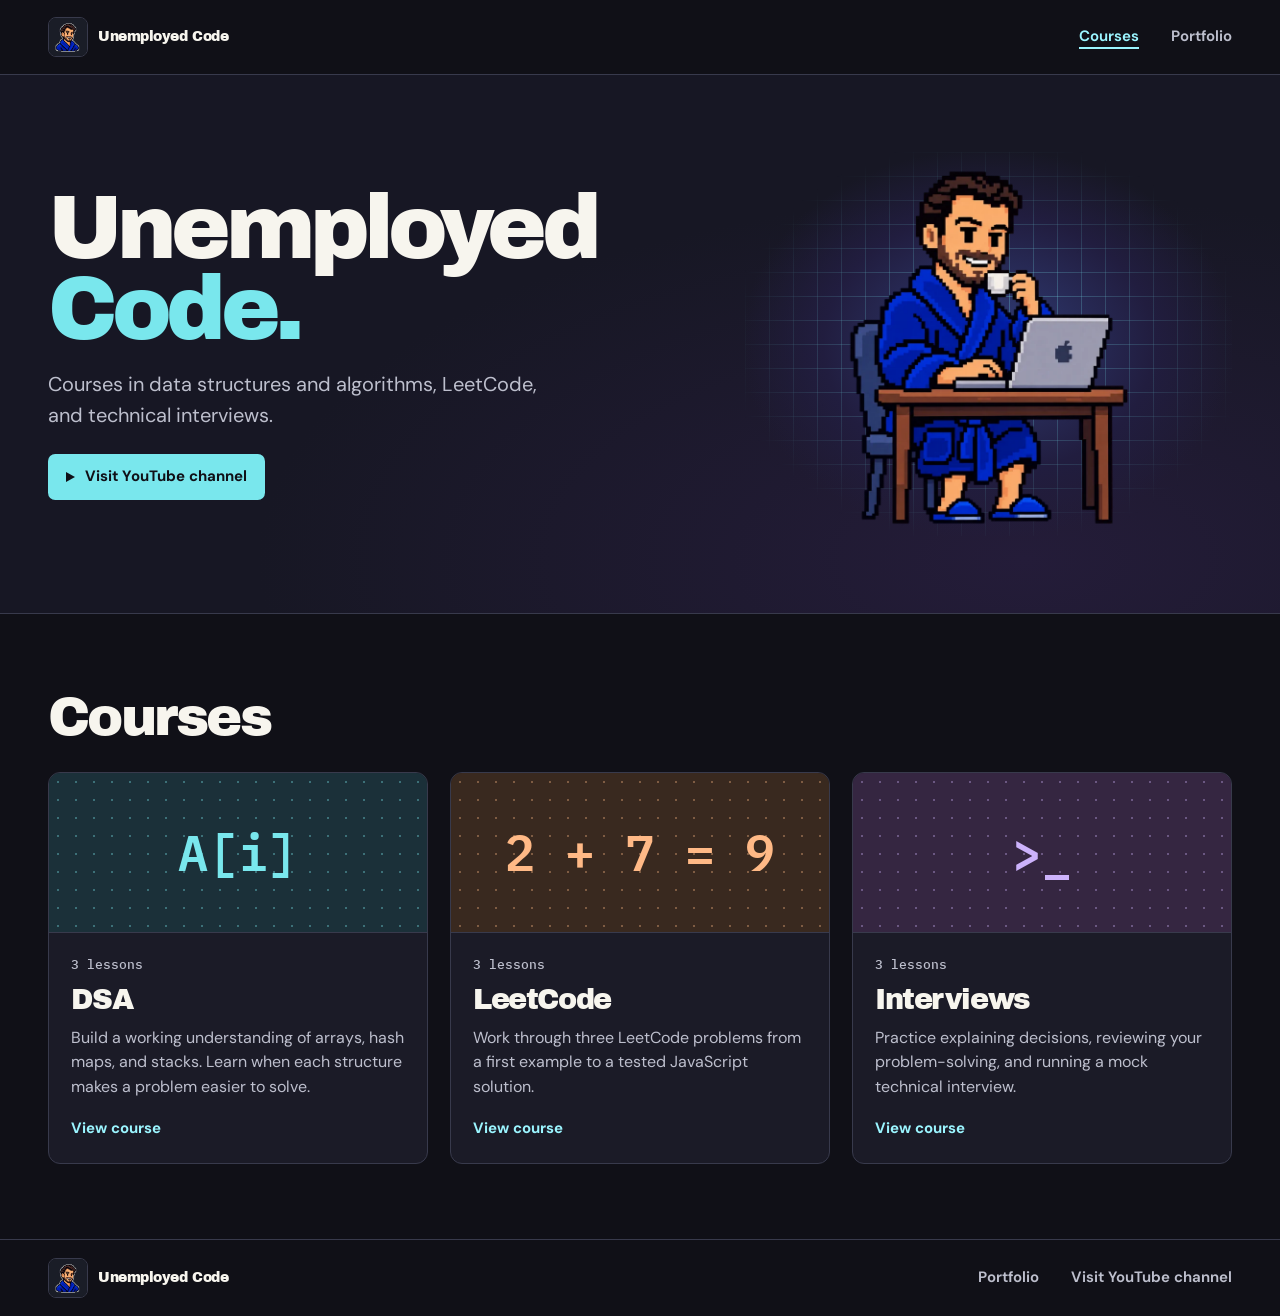
==== commit 5bf9980a: "Link the official Unemployed Code channel" ====
--- a/unemployed-code/index.html
+++ b/unemployed-code/index.html
@@ -30,7 +30,7 @@
         <div>
           <h1 id="library-title">Unemployed<br><span>Code.</span></h1>
           <p>Courses in data structures and algorithms, LeetCode, and technical interviews.</p>
-          <a class="button button-light" data-channel href="https://www.youtube.com/results?search_query=%22Unemployed+Code%22"><span class="play-icon" aria-hidden="true"></span>Search on YouTube</a>
+          <a class="button button-light" href="https://www.youtube.com/@unemployed-code"><span class="play-icon" aria-hidden="true"></span>Visit YouTube channel</a>
         </div>
         <div class="library-art" aria-hidden="true">
           <img src="../assets/uc-desk.webp" width="800" height="800" alt="" fetchpriority="high">
@@ -47,7 +47,7 @@
   <footer class="site-footer">
     <div class="wrap footer-inner">
       <a class="brand" href="./"><img class="brand-mark" src="../assets/uc-avatar.webp" width="40" height="40" alt=""><span>Unemployed Code</span></a>
-      <nav aria-label="Footer"><a href="../">Portfolio</a><a data-channel href="https://www.youtube.com/results?search_query=%22Unemployed+Code%22">Search on YouTube</a></nav>
+      <nav aria-label="Footer"><a href="../">Portfolio</a><a href="https://www.youtube.com/@unemployed-code">Visit YouTube channel</a></nav>
     </div>
   </footer>
 </body>
